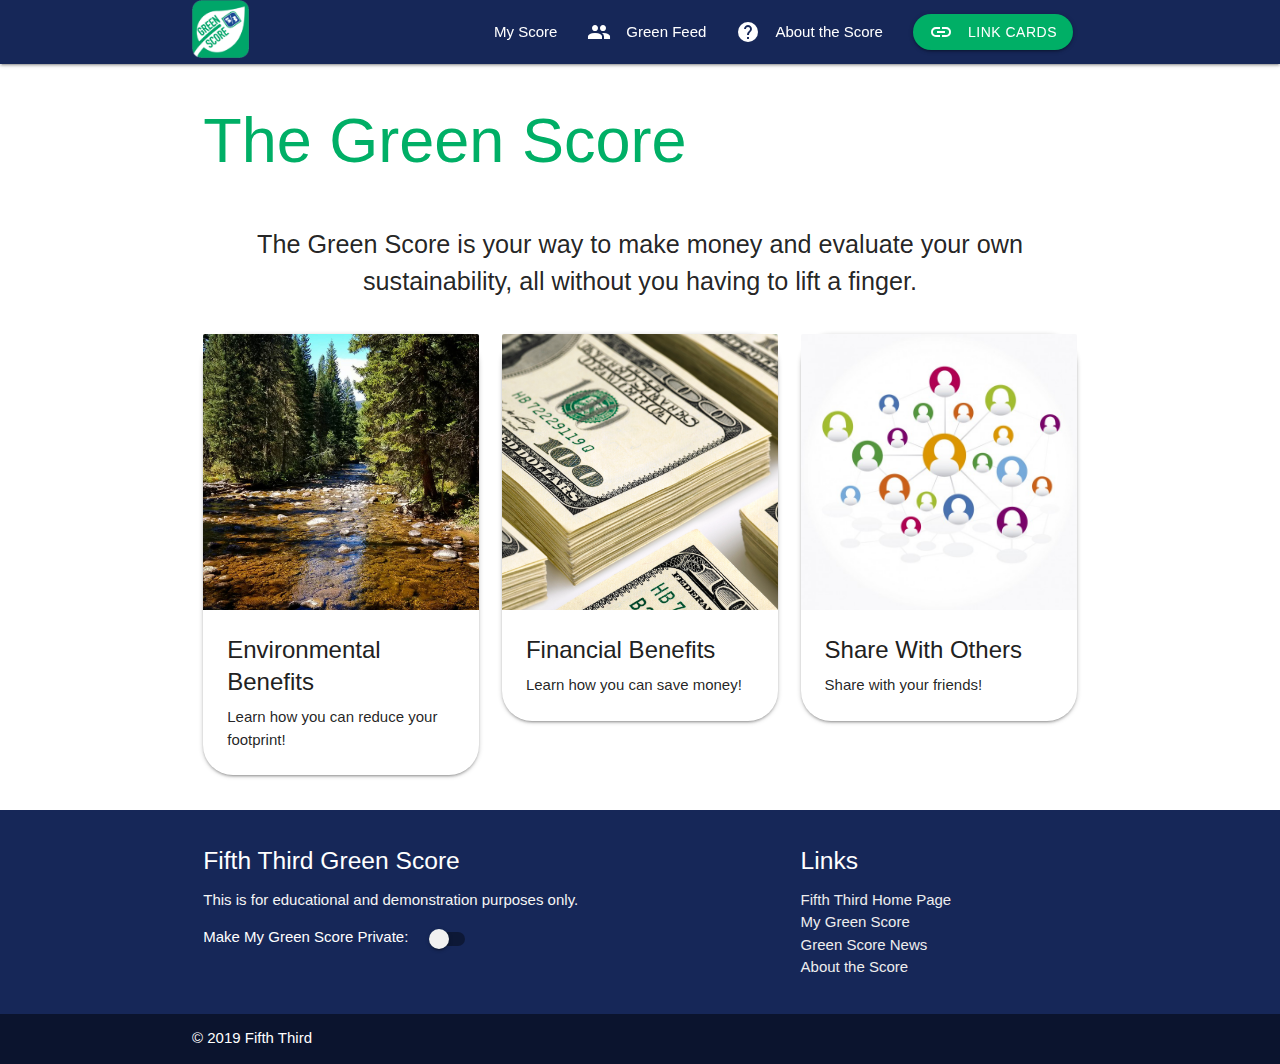
==== about-the-score.html @ 21c9058f "Added sidenav and usability tweaks" ====
<!DOCTYPE html>
<html lang="en">

<head>
    <meta charset="UTF-8">
    <meta name="viewport" content="width=device-width, initial-scale=1.0">
    <meta http-equiv="X-UA-Compatible" content="ie=edge">
    <link rel="icon" href="assets/Fifth-Third.png" type="image/png" sizes="400x400">
    <title>Green Score | Fifth Third</title>

    <!-- Files in Project -->
    <link type="text/css" rel="stylesheet" href="Content/materialize.min.css" media="screen,projection" />
    <link type="text/css" rel="stylesheet" href="Content/site.css" />
    <script src="Scripts/jquery-1.12.4.min.js"></script>
    <script src="Scripts/site.js"></script>

    <!-- Files imported from CDN -->
    <link href="https://fonts.googleapis.com/icon?family=Material+Icons" rel="stylesheet">
</head>

<body>
    <!-- Begin Navigation Content -->
    <nav class="nav-fixed ft-lapis sticky">
        <div class="nav-wrapper v-align-wrapper container z-depth-0">
            <a href="index.html" class="brand-logo">
                <a href="#" data-target="mobile-demo" class="sidenav-trigger">
                    <i class="material-icons">menu</i>
                </a>
                <a href="green-score-page.html">
                    <img class="brand-logo" src="assets/GreenScoreLogo.png" alt="Green Score Logo" style="height: 90%;">
                </a>
            </a>
            <ul id="nav-mobile" class="right hide-on-med-and-down">
                <li>
                    <a href="green-score-page.html">
                        <i class="material-icons left">bar_chart</i>My Score
                    </a>
                </li>
                <li>
                    <a href="green-score-news.html">
                        <i class="material-icons left">people</i>Green Feed
                    </a>
                </li>
                <li>
                    <a href="about-the-score.html">
                        <i class="material-icons left">help</i>About the Score
                    </a>
                </li>
                <li>
                    <a class="ft-green btn waves-effect waves-light modal-trigger" href="#connect-card">
                        <i class="material-icons left">link</i>Link Cards
                    </a>
                </li>
            </ul>
        </div>
    </nav>
    <!-- Mobile-Friendly Navigation -->
    <ul class="sidenav ft-lapis" id="mobile-demo">
            <li class="right" style="z-index: 100; text-align: right;">
                <a class="sidenav-close" href="#" style="padding: 0; margin: 0;">
                    <i class="material-icons white-text" style="padding: 0; margin: 0;">close</i>
                </a>
            </li>
            <li>
                <div class="user-view" style="width: 80%">
                    <a href="#">
                        <img src="assets/GreenScoreLogo.png" alt="Green Score Logo" style="height: 6em;">
                    </a>
                    <a href="#name">
                        <span class="white-text name">Fifth Third Bank</span>
                    </a>
                    <a href="#">
                        <span class="white-text email">The Green Score</span>
                    </a>
                </div>
            </li>
            <li>
                <a class="white-text" href="green-score-page.html">
                    <i class="white-text material-icons left">bar_chart</i>My Score
                </a>
                <a class="white-text" href="green-score-news.html">
                    <i class="white-text material-icons left">people</i>Green Feed
                </a>
                <a class="white-text" href="about-the-score.html">
                    <i class="white-text material-icons left">help</i>About the Score
                </a>
                <a class="ft-green btn waves-effect waves-light modal-trigger sidenav-close" href="#connect-card">
                    <i class="material-icons white-text left">link</i>Link Cards
                </a>
            </li>
            </div>
        </ul>
        <!-- End Navigation Content -->


    <div class="container">
        <div class="row">
            <div class="col s12">
                <h1 class="ft-green-text">The Green Score</h1>
            </div>

            <div class="col s12 center-align">
                <p class="flow-text">
                    The Green Score is your way to make money and evaluate your own sustainability,
                    all without you having to lift a finger.
                </p>
            </div>

            <!-- BEGIN CARDS SECTION -->
            <div class="col l4 m6 s12">
                <div class="card hoverable">
                    <div class="card-image waves-effect waves-block waves-light">
                        <img class="activator" src="assets/nature.jpg">
                    </div>
                    <div class="card-content">
                        <span class="card-title activator grey-text text-darken-4">
                            Environmental Benefits
                        </span>
                        <p class="activator pointer">
                            Learn how you can reduce your footprint!
                        </p>
                    </div>
                    <div class="card-reveal">
                        <span class="card-title grey-text text-darken-4">
                            Environmental Benefits<i class="material-icons right">close</i>
                        </span>
                        <p>
                            By allowing Fifth Third to access your purchase data, machine learning models
                            and artificial intelligence analyze your spending habits and make suggestions
                            on how to make more sustainable choices.
                        </p>
                    </div>
                </div>
            </div>
            <div class="col l4 m6 s12">
                <div class="card hoverable">
                    <div class="card-image waves-effect waves-block waves-light">
                        <img class="activator" src="assets/money.jpg">
                    </div>
                    <div class="card-content">
                        <span class="card-title activator grey-text text-darken-4">
                            Financial Benefits
                        </span>
                        <p class="activator pointer">
                            Learn how you can save money!
                        </p>
                    </div>
                    <div class="card-reveal">
                        <span class="card-title grey-text text-darken-4">
                            Financial Benefits<i class="material-icons right">close</i>
                        </span>
                        <p>
                            By Fifth Third's machine learning and artifical intelligence models securely
                            and privately analyzing your purchase data, Fifth Third is able to offer you
                            exclusive discounts and suggestions on products that allow you to save money
                            while also being more sustainable!
                        </p>
                    </div>
                </div>
            </div>
            <div class="col l4 m6 s12 offset-m3">
                <div class="card hoverable">
                    <div class="card-image waves-effect waves-block waves-light">
                        <img class="activator" src="assets/social.jpg">
                    </div>
                    <div class="card-content">
                        <span class="card-title activator grey-text text-darken-4">
                            Share With Others
                        </span>
                        <p class="activator pointer">
                            Share with your friends!
                        </p>
                    </div>
                    <div class="card-reveal">
                        <span class="card-title grey-text text-darken-4">
                            Share With Others<i class="material-icons right">close</i>
                        </span>
                        <p>
                            Share your green score with other people in your social network and
                            create challenges amongst your friends to see who can make the most
                            sustainable purchase decisions!
                        </p>
                    </div>
                </div>
            </div>
            <!-- END CARDS SECTION -->
        </div>

    </div>


     <!-- Begin Footer -->
     <footer class="page-footer ft-lapis">
            <div class="container">
                <div class="row">
                    <div class="col l6 s12">
                        <h5 class="white-text">Fifth Third Green Score</h5>
                        <p class="grey-text text-lighten-4">
                            This is for educational and demonstration purposes only.
                        </p>
                        <div class="switch">
                            Make My Green Score Private: 
                            <label>
                                <input type="checkbox">
                                <span class="lever"></span>
                            </label>
                        </div>
                    </div>
                    <div class="col l4 offset-l2 s12">
                        <h5 class="white-text">Links</h5>
                        <ul>
                            <li>
                                <a class="grey-text text-lighten-3" href="https://www.53.com">Fifth Third Home Page</a>
                            </li>
                            <li>
                                <a class="grey-text text-lighten-3" href="green-score-page.html">My Green Score</a>
                            </li>
                            <li>
                                <a class="grey-text text-lighten-3" href="green-score-page.html">Green Score News</a>
                            </li>
                            <li>
                                <a class="grey-text text-lighten-3" href=about-the-score.html>About the Score</a>
                            </li>
                        </ul>
                    </div>
                </div>
            </div>
            <div class="footer-copyright ft-lapis-darker">
                <div class="container">
                    © 2019 Fifth Third
                </div>
            </div>
        </footer>
        <!-- End Footer -->

    <!-- START MODALS -->
    <div id="connect-card" class="modal ft-lapis bottom-sheet">
        <div class="modal-content center-align">
            <h4 class="white-text">Connect Other Cards</h4>
            <p class="white-text">
                To gain a better picture of your overall sustainability, connect all of your credit/debit cards
                to the Green Score so you can save even more green for being green!
            </p>
            <div class="center-align valign-center">
                <img class="img-responsive" src="assets/plaid.png" alt="Plaid Logo" style="height: 6em;">
            </div>
            <p>
                To securely connect your other cars, we use state of the art technology from Plaid to ensure
                your data is secure.
            </p>
        </div>
    </div>
    <!-- END MODALS -->

    <!-- JavaScript at end of body for optimized loading -->
    <script type="text/javascript" src="Scripts/materialize.min.js"></script>
</body>

</html>
---- Content/site.css ----
body {
    position: relative;
}

.card, .card-action, .btn, #googleMap, li, .collapsible, .collapsible-header {
    border-radius: 2em !important;
}

.collapsible-body {
    border: none;
}

.flex-right {
    flex: 1 1 0%;
    text-align: right !important;
}

.sidenav {
    border-radius: 0 9em 0 0;
    overflow: visible;
}

.sticky {
    position: sticky;
    top: 0;
    z-index: 10;
}

.ft-green {
    background-color: #00af66 !important;
    color: #ffffff !important;
}

.ft-green-text {
    color: #00af66 !important;
    font-weight: 300;
}

.greyer-text {
    color: #0b142e;
    font-weight: lighter;
}

.light-text {
    font-weight: lighter;
}

.note-text {
    font-size: 12px;;
    color: #6f6f6f;
}

.ft-lapis {
    background-color: #162758 !important;
    color: #fff !important;
}

.ft-lapis-darker {
    background-color: #0b142e !important;
    color: #fff !important;
}

blockquote {
    border-left: 5px solid #00af66;
}

.tabs .tab a {
    color: #00af66;
    /*Custom Text Color*/
    font-weight: bold;
}

.tabs .tab a:hover,
.tabs .tab a.active {
    color: #000000;
    /*Custom Color On Hover*/
}

.tabs .tab a:focus.active {
    color: #00af66;
    /*Custom Text Color While Active*/
    background-color: rgba(64, 166, 38, 0.25);
    /*Custom Background Color While Active*/
}

.tabs .indicator {
    background-color: #00af66;
    /*Custom Color Of Indicator*/
}

.pointer {
    cursor: pointer;
}

.font-9 {
    font-size: 9pt;
}

.bold {
    font-weight: bold;
}

.img {
    height: 2em;
    width: auto;
    margin-right: 0.5em;
}

.social {
    height: 3em;
    width: auto;
    margin: 1em;
}

.in-line {
    display: inline;
}

.text-depth {
    text-shadow: 0px 2px 5px #000000
}

.switch label input[type=checkbox]:checked+.lever {
    background-color: #70b498 ;
}
  
.switch label input[type=checkbox]:checked+.lever:after {
    background-color: #00af66 ;
}
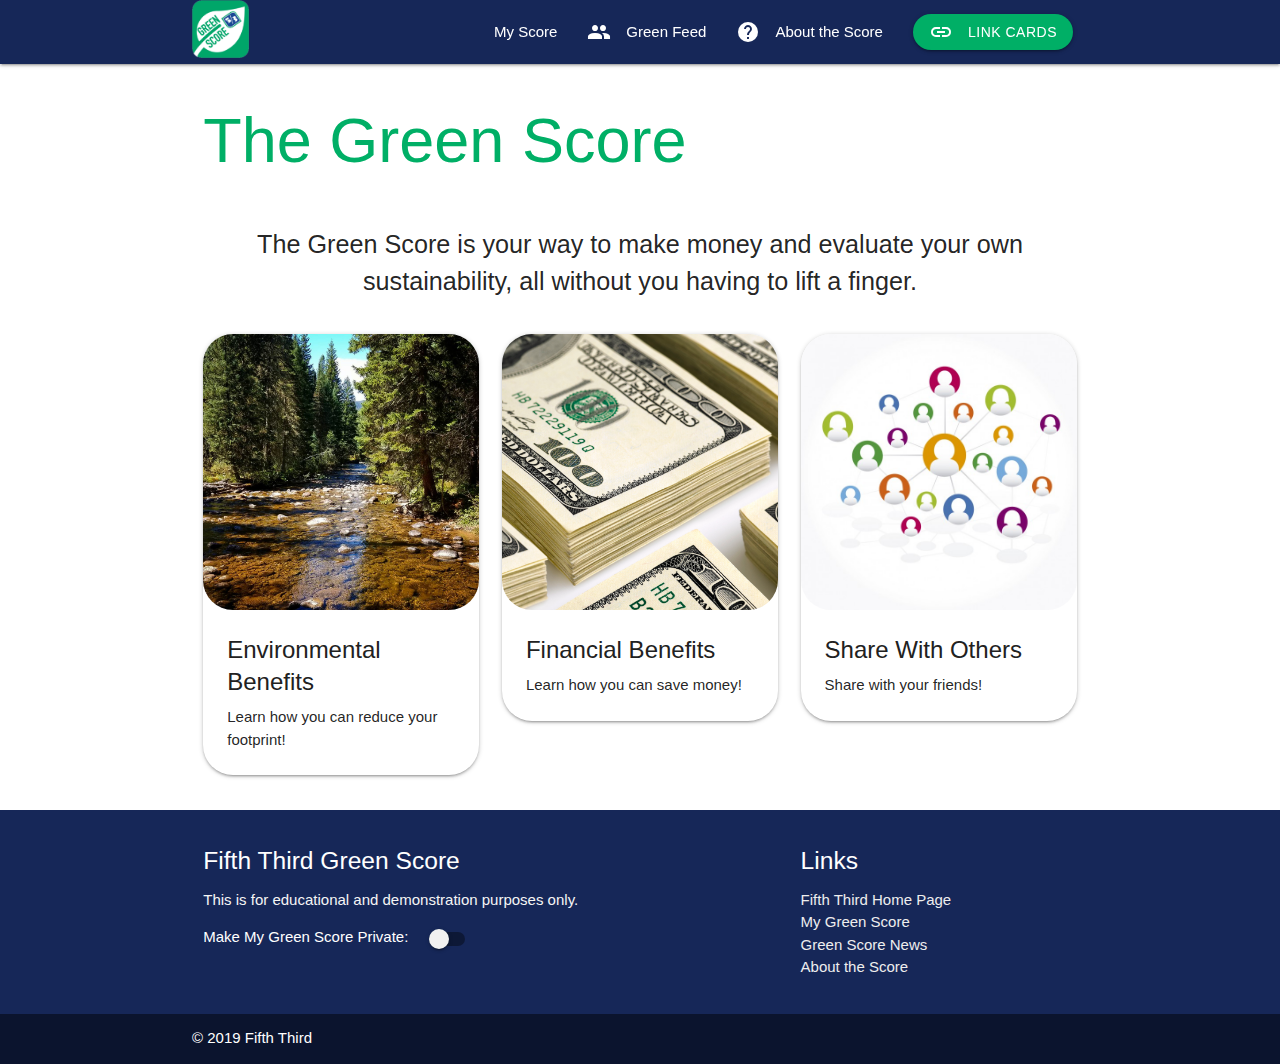
==== commit 519f01a3: "Added cards to green feed" ====
--- a/about-the-score.html
+++ b/about-the-score.html
@@ -26,13 +26,13 @@
                 <a href="#" data-target="mobile-demo" class="sidenav-trigger">
                     <i class="material-icons">menu</i>
                 </a>
-                <a href="green-score-page.html">
+                <a href="index.html">
                     <img class="brand-logo" src="assets/GreenScoreLogo.png" alt="Green Score Logo" style="height: 90%;">
                 </a>
             </a>
             <ul id="nav-mobile" class="right hide-on-med-and-down">
                 <li>
-                    <a href="green-score-page.html">
+                    <a href="index.html">
                         <i class="material-icons left">bar_chart</i>My Score
                     </a>
                 </li>
@@ -75,7 +75,7 @@
                 </div>
             </li>
             <li>
-                <a class="white-text" href="green-score-page.html">
+                <a class="white-text" href="index.html">
                     <i class="white-text material-icons left">bar_chart</i>My Score
                 </a>
                 <a class="white-text" href="green-score-news.html">
@@ -213,7 +213,7 @@
                                 <a class="grey-text text-lighten-3" href="https://www.53.com">Fifth Third Home Page</a>
                             </li>
                             <li>
-                                <a class="grey-text text-lighten-3" href="green-score-page.html">My Green Score</a>
+                                <a class="grey-text text-lighten-3" href="index.html">My Green Score</a>
                             </li>
                             <li>
                                 <a class="grey-text text-lighten-3" href="green-score-page.html">Green Score News</a>
--- a/Content/site.css
+++ b/Content/site.css
@@ -2,8 +2,16 @@
     position: relative;
 }
 
-.card, .card-action, .btn, #googleMap, li, .collapsible, .collapsible-header {
+.card, .card-image, .card-action, .btn, #googleMap, li, .collapsible, .collapsible-header {
     border-radius: 2em !important;
+}
+
+.bisect {
+    margin-top: 0.3em;
+}
+
+.more-margin {
+    margin-bottom: 2em;
 }
 
 .collapsible-body {
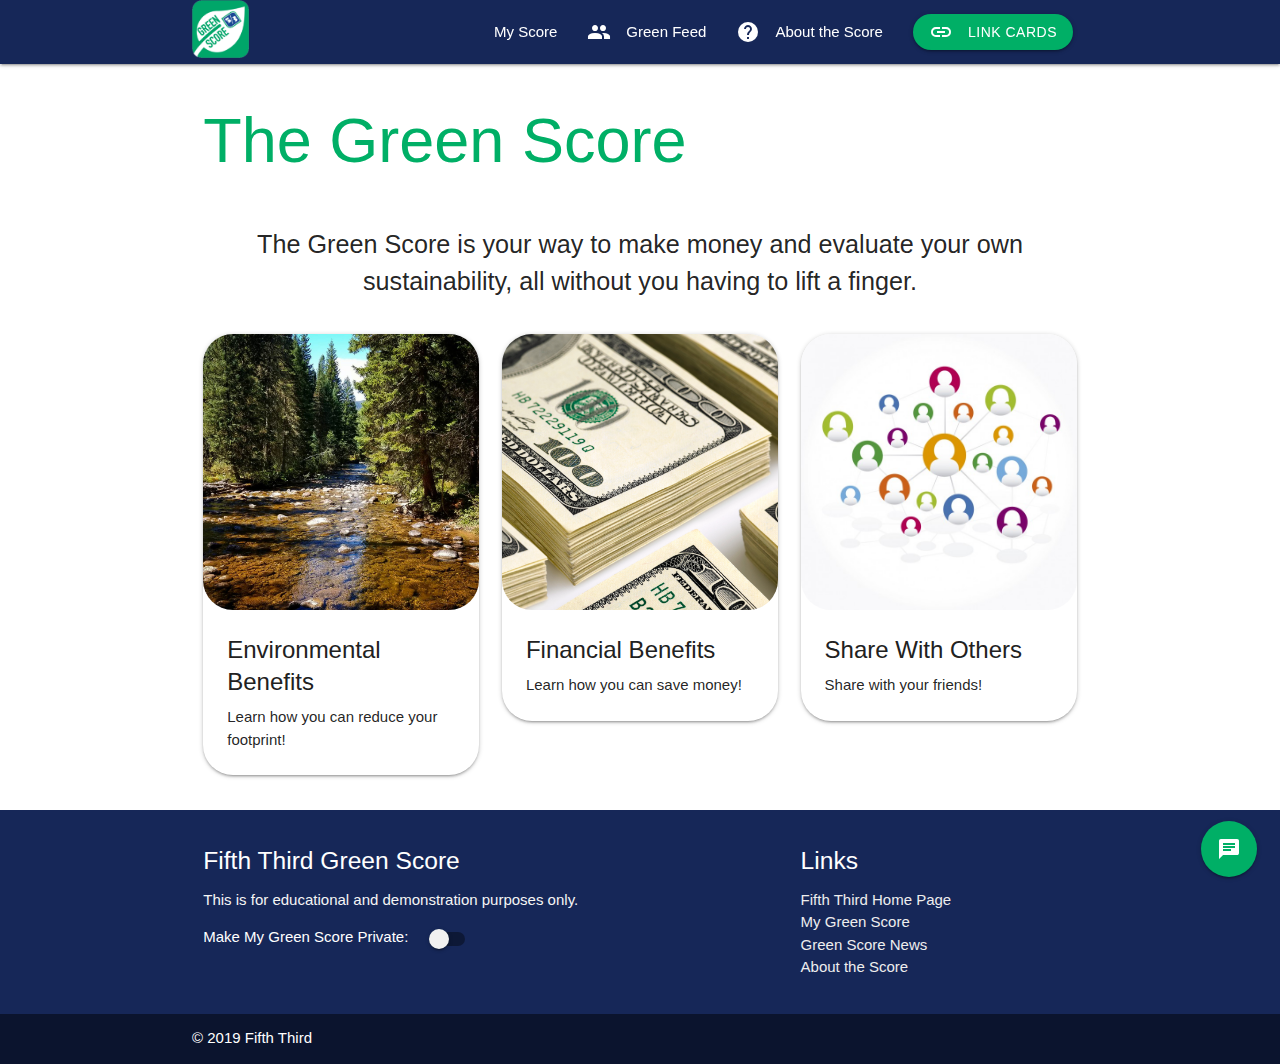
==== commit 4b49ac0b: "Added chat feature" ====
--- a/about-the-score.html
+++ b/about-the-score.html
@@ -56,41 +56,41 @@
     </nav>
     <!-- Mobile-Friendly Navigation -->
     <ul class="sidenav ft-lapis" id="mobile-demo">
-            <li class="right" style="z-index: 100; text-align: right;">
-                <a class="sidenav-close" href="#" style="padding: 0; margin: 0;">
-                    <i class="material-icons white-text" style="padding: 0; margin: 0;">close</i>
-                </a>
-            </li>
-            <li>
-                <div class="user-view" style="width: 80%">
-                    <a href="#">
-                        <img src="assets/GreenScoreLogo.png" alt="Green Score Logo" style="height: 6em;">
-                    </a>
-                    <a href="#name">
-                        <span class="white-text name">Fifth Third Bank</span>
-                    </a>
-                    <a href="#">
-                        <span class="white-text email">The Green Score</span>
-                    </a>
-                </div>
-            </li>
-            <li>
-                <a class="white-text" href="index.html">
-                    <i class="white-text material-icons left">bar_chart</i>My Score
-                </a>
-                <a class="white-text" href="green-score-news.html">
-                    <i class="white-text material-icons left">people</i>Green Feed
-                </a>
-                <a class="white-text" href="about-the-score.html">
-                    <i class="white-text material-icons left">help</i>About the Score
-                </a>
-                <a class="ft-green btn waves-effect waves-light modal-trigger sidenav-close" href="#connect-card">
-                    <i class="material-icons white-text left">link</i>Link Cards
-                </a>
-            </li>
-            </div>
-        </ul>
-        <!-- End Navigation Content -->
+        <li class="right" style="z-index: 100; text-align: right;">
+            <a class="sidenav-close" href="#" style="padding: 0; margin: 0;">
+                <i class="material-icons white-text" style="padding: 0; margin: 0;">close</i>
+            </a>
+        </li>
+        <li>
+            <div class="user-view" style="width: 80%">
+                <a href="#">
+                    <img src="assets/GreenScoreLogo.png" alt="Green Score Logo" style="height: 6em;">
+                </a>
+                <a href="#name">
+                    <span class="white-text name">Fifth Third Bank</span>
+                </a>
+                <a href="#">
+                    <span class="white-text email">The Green Score</span>
+                </a>
+            </div>
+        </li>
+        <li>
+            <a class="white-text" href="index.html">
+                <i class="white-text material-icons left">bar_chart</i>My Score
+            </a>
+            <a class="white-text" href="green-score-news.html">
+                <i class="white-text material-icons left">people</i>Green Feed
+            </a>
+            <a class="white-text" href="about-the-score.html">
+                <i class="white-text material-icons left">help</i>About the Score
+            </a>
+            <a class="ft-green btn waves-effect waves-light modal-trigger sidenav-close" href="#connect-card">
+                <i class="material-icons white-text left">link</i>Link Cards
+            </a>
+        </li>
+        </div>
+    </ul>
+    <!-- End Navigation Content -->
 
 
     <div class="container">
@@ -189,49 +189,88 @@
     </div>
 
 
-     <!-- Begin Footer -->
-     <footer class="page-footer ft-lapis">
+    <!-- Begin Footer -->
+    <footer class="page-footer ft-lapis">
+        <div class="container">
+            <div class="row">
+                <div class="col l6 s12">
+                    <h5 class="white-text">Fifth Third Green Score</h5>
+                    <p class="grey-text text-lighten-4">
+                        This is for educational and demonstration purposes only.
+                    </p>
+                    <div class="switch">
+                        Make My Green Score Private:
+                        <label>
+                            <input type="checkbox">
+                            <span class="lever"></span>
+                        </label>
+                    </div>
+                </div>
+                <div class="col l4 offset-l2 s12">
+                    <h5 class="white-text">Links</h5>
+                    <ul>
+                        <li>
+                            <a class="grey-text text-lighten-3" href="https://www.53.com">Fifth Third Home Page</a>
+                        </li>
+                        <li>
+                            <a class="grey-text text-lighten-3" href="index.html">My Green Score</a>
+                        </li>
+                        <li>
+                            <a class="grey-text text-lighten-3" href="green-score-page.html">Green Score News</a>
+                        </li>
+                        <li>
+                            <a class="grey-text text-lighten-3" href=about-the-score.html>About the Score</a>
+                        </li>
+                    </ul>
+                </div>
+            </div>
+        </div>
+        <div class="footer-copyright ft-lapis-darker">
             <div class="container">
-                <div class="row">
-                    <div class="col l6 s12">
-                        <h5 class="white-text">Fifth Third Green Score</h5>
-                        <p class="grey-text text-lighten-4">
-                            This is for educational and demonstration purposes only.
-                        </p>
-                        <div class="switch">
-                            Make My Green Score Private: 
-                            <label>
-                                <input type="checkbox">
-                                <span class="lever"></span>
-                            </label>
+                © 2019 Fifth Third
+            </div>
+        </div>
+    </footer>
+    <!-- End Footer -->
+
+    <!-- Begin FAB and Chat Modal -->
+    <div class="fixed-action-btn">
+        <a href="#chat-modal" class="modal-trigger btn-floating btn-large ft-green waves-effect waves-light tooltipped"
+            data-position="top"
+            data-tooltip="Chat with a Fifth Third Representative on other ways to improve your Green Score">
+            <i class="large material-icons">chat</i>
+        </a>
+    </div>
+    <div id="chat-modal" class="modal bottom-sheet ft-lapis">
+        <div class="container">
+            <div class="modal-content">
+                <h5 class="white-text">Chat with a Fifth Third Representative</h5>
+                <div class="note-text">
+                    Sam Wright (Fifth Third Sustainability Expert)
+                </div>
+                <div class="valign-wrapper">
+                    <img class="img img-responsive circle left" src="https://randomuser.me/api/portraits/men/60.jpg"
+                        alt="avatar">
+                    <div class="card" style="width: 50%; float: left; display: inline; margin: 0.5em;">
+                        <div class="card-content chat-box">
+                            <p class="black-text">Hello There! How can I help you today?</p>
                         </div>
                     </div>
-                    <div class="col l4 offset-l2 s12">
-                        <h5 class="white-text">Links</h5>
-                        <ul>
-                            <li>
-                                <a class="grey-text text-lighten-3" href="https://www.53.com">Fifth Third Home Page</a>
-                            </li>
-                            <li>
-                                <a class="grey-text text-lighten-3" href="index.html">My Green Score</a>
-                            </li>
-                            <li>
-                                <a class="grey-text text-lighten-3" href="green-score-page.html">Green Score News</a>
-                            </li>
-                            <li>
-                                <a class="grey-text text-lighten-3" href=about-the-score.html>About the Score</a>
-                            </li>
-                        </ul>
-                    </div>
-                </div>
-            </div>
-            <div class="footer-copyright ft-lapis-darker">
-                <div class="container">
-                    © 2019 Fifth Third
-                </div>
-            </div>
-        </footer>
-        <!-- End Footer -->
+                </div>
+                <div class="valign-wrapper" style="display: flex;">
+                    <div class="card" style="display: inline; margin: 0.5em; flex: 1;">
+                        <div class="card-content chat-box">
+                            <input class="remove right" placeholder="Your message..." type="text" name="" id="">
+                        </div>
+                    </div>
+                    <div style="text-align: right; display: inline; margin: 0.5em;">
+                        <i class="material-icons">send</i>
+                    </div>
+                </div>
+            </div>
+        </div>
+    </div>
+    <!-- End FAB and Chat Modal -->
 
     <!-- START MODALS -->
     <div id="connect-card" class="modal ft-lapis bottom-sheet">
--- a/Content/site.css
+++ b/Content/site.css
@@ -1,5 +1,11 @@
 body {
     position: relative;
+}
+
+.remove {
+    all: unset !important;
+    color: black !important;
+    width: 100% !important;
 }
 
 .card, .card-image, .card-action, .btn, #googleMap, li, .collapsible, .collapsible-header {
@@ -8,6 +14,10 @@
 
 .bisect {
     margin-top: 0.3em;
+}
+
+.chat-box {
+    padding: 0.75em !important;
 }
 
 .more-margin {
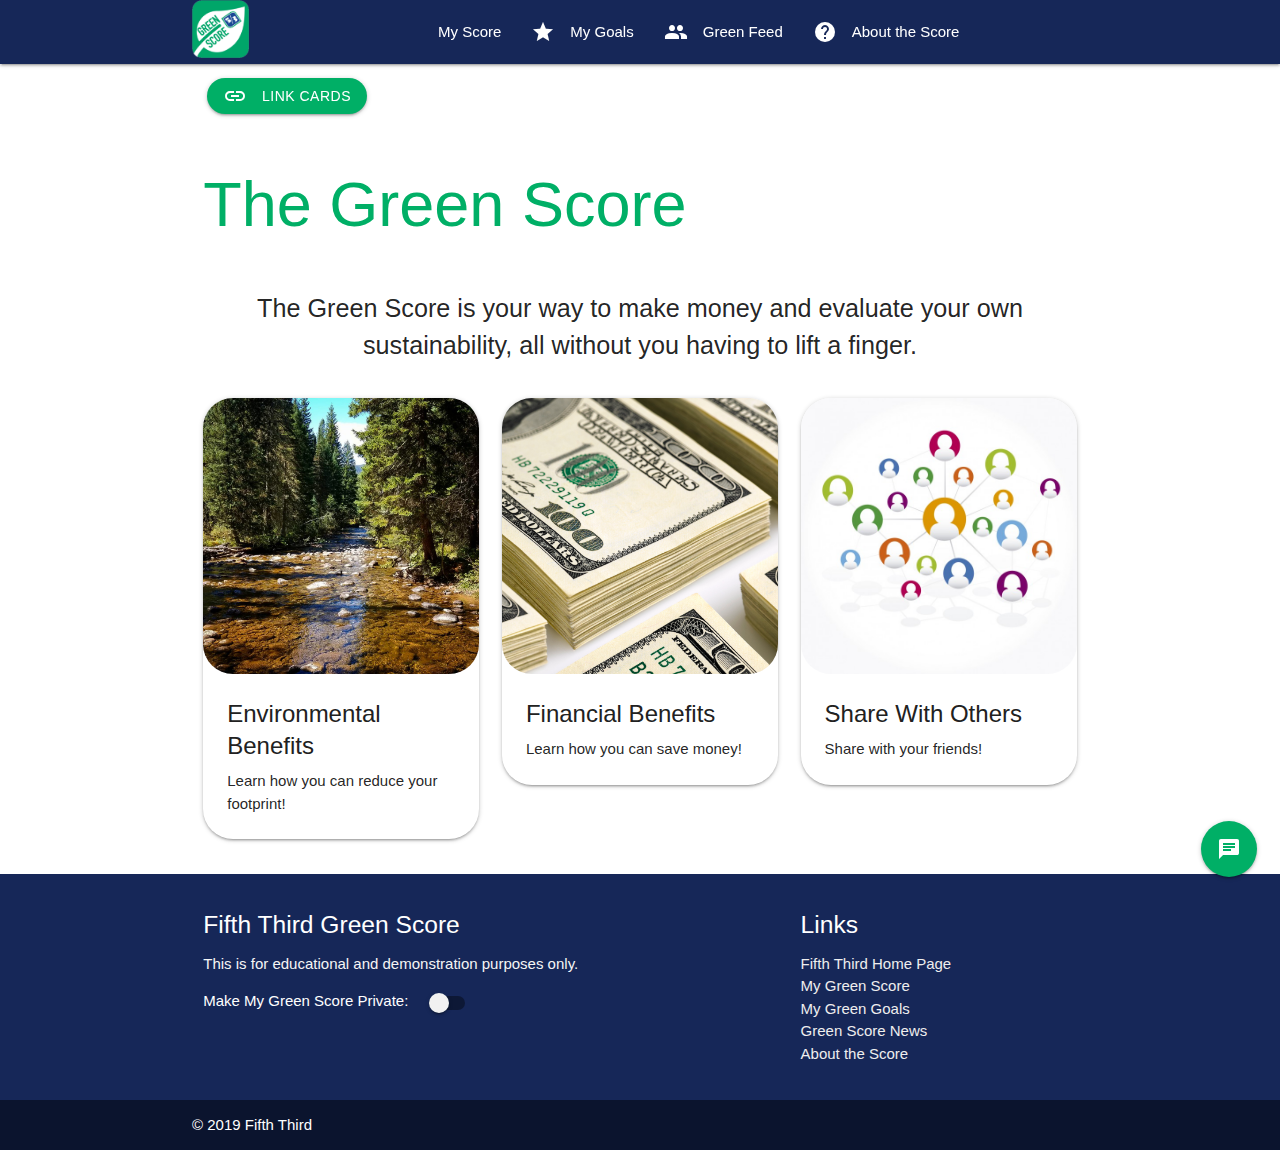
==== commit 913b6472: "Added new page" ====
--- a/about-the-score.html
+++ b/about-the-score.html
@@ -19,79 +19,86 @@
 </head>
 
 <body>
-    <!-- Begin Navigation Content -->
-    <nav class="nav-fixed ft-lapis sticky">
-        <div class="nav-wrapper v-align-wrapper container z-depth-0">
-            <a href="index.html" class="brand-logo">
-                <a href="#" data-target="mobile-demo" class="sidenav-trigger">
-                    <i class="material-icons">menu</i>
-                </a>
+   <!-- Begin Navigation Content -->
+   <nav class="nav-fixed ft-lapis sticky">
+    <div class="nav-wrapper v-align-wrapper container z-depth-0">
+        <a href="index.html" class="brand-logo">
+            <a href="#" data-target="mobile-demo" class="sidenav-trigger">
+                <i class="material-icons">menu</i>
+            </a>
+            <a href="index.html">
+                <img class="brand-logo" src="assets/GreenScoreLogo.png" alt="Green Score Logo" style="height: 90%;">
+            </a>
+        </a>
+        <ul id="nav-mobile" class="right hide-on-med-and-down">
+            <li>
                 <a href="index.html">
-                    <img class="brand-logo" src="assets/GreenScoreLogo.png" alt="Green Score Logo" style="height: 90%;">
-                </a>
-            </a>
-            <ul id="nav-mobile" class="right hide-on-med-and-down">
-                <li>
-                    <a href="index.html">
-                        <i class="material-icons left">bar_chart</i>My Score
-                    </a>
-                </li>
-                <li>
-                    <a href="green-score-news.html">
-                        <i class="material-icons left">people</i>Green Feed
-                    </a>
-                </li>
-                <li>
-                    <a href="about-the-score.html">
-                        <i class="material-icons left">help</i>About the Score
-                    </a>
-                </li>
-                <li>
-                    <a class="ft-green btn waves-effect waves-light modal-trigger" href="#connect-card">
-                        <i class="material-icons left">link</i>Link Cards
-                    </a>
-                </li>
-            </ul>
-        </div>
-    </nav>
-    <!-- Mobile-Friendly Navigation -->
-    <ul class="sidenav ft-lapis" id="mobile-demo">
-        <li class="right" style="z-index: 100; text-align: right;">
-            <a class="sidenav-close" href="#" style="padding: 0; margin: 0;">
-                <i class="material-icons white-text" style="padding: 0; margin: 0;">close</i>
-            </a>
-        </li>
-        <li>
-            <div class="user-view" style="width: 80%">
-                <a href="#">
-                    <img src="assets/GreenScoreLogo.png" alt="Green Score Logo" style="height: 6em;">
-                </a>
-                <a href="#name">
-                    <span class="white-text name">Fifth Third Bank</span>
-                </a>
-                <a href="#">
-                    <span class="white-text email">The Green Score</span>
-                </a>
-            </div>
-        </li>
-        <li>
-            <a class="white-text" href="index.html">
-                <i class="white-text material-icons left">bar_chart</i>My Score
-            </a>
-            <a class="white-text" href="green-score-news.html">
-                <i class="white-text material-icons left">people</i>Green Feed
-            </a>
-            <a class="white-text" href="about-the-score.html">
-                <i class="white-text material-icons left">help</i>About the Score
-            </a>
-            <a class="ft-green btn waves-effect waves-light modal-trigger sidenav-close" href="#connect-card">
-                <i class="material-icons white-text left">link</i>Link Cards
-            </a>
-        </li>
-        </div>
-    </ul>
-    <!-- End Navigation Content -->
-
+                    <i class="material-icons left">bar_chart</i>My Score
+                </a>
+            </li>
+            <li>
+                <a href="green-score-goals.html">
+                    <i class="material-icons left">grade</i>My Goals
+                </a>
+            </li>
+            <li>
+                <a href="green-score-news.html">
+                    <i class="material-icons left">people</i>Green Feed
+                </a>
+            </li>
+            <li>
+                <a href="about-the-score.html">
+                    <i class="material-icons left">help</i>About the Score
+                </a>
+            </li>
+            <li>
+                <a class="ft-green btn waves-effect waves-light modal-trigger" href="#connect-card">
+                    <i class="material-icons left">link</i>Link Cards
+                </a>
+            </li>
+        </ul>
+    </div>
+</nav>
+<!-- Mobile-Friendly Navigation -->
+<ul class="sidenav ft-lapis" id="mobile-demo">
+    <li class="right" style="z-index: 100; text-align: right;">
+        <a class="sidenav-close" href="#" style="padding: 0; margin: 0;">
+            <i class="material-icons white-text" style="padding: 0; margin: 0;">close</i>
+        </a>
+    </li>
+    <li>
+        <div class="user-view" style="width: 80%">
+            <a href="#">
+                <img src="assets/GreenScoreLogo.png" alt="Green Score Logo" style="height: 6em;">
+            </a>
+            <a href="#name">
+                <span class="white-text name">Fifth Third Bank</span>
+            </a>
+            <a href="#">
+                <span class="white-text email">The Green Score</span>
+            </a>
+        </div>
+    </li>
+    <li>
+        <a class="white-text" href="index.html">
+            <i class="white-text material-icons left">bar_chart</i>My Score
+        </a>
+        <a class="white-text" href="green-score-goals.html">
+            <i class="white-text material-icons left">grade</i>My Goals
+        </a>
+        <a class="white-text" href="green-score-news.html">
+            <i class="white-text material-icons left">people</i>Green Feed
+        </a>
+        <a class="white-text" href="about-the-score.html">
+            <i class="white-text material-icons left">help</i>About the Score
+        </a>
+        <a class="ft-green btn waves-effect waves-light modal-trigger sidenav-close" href="#connect-card">
+            <i class="material-icons white-text left">link</i>Link Cards
+        </a>
+    </li>
+    </div>
+</ul>
+<!-- End Navigation Content -->
 
     <div class="container">
         <div class="row">
@@ -216,6 +223,9 @@
                             <a class="grey-text text-lighten-3" href="index.html">My Green Score</a>
                         </li>
                         <li>
+                            <a class="grey-text text-lighten-3" href="green-score-goals.html">My Green Goals</a>
+                        </li>
+                        <li>
                             <a class="grey-text text-lighten-3" href="green-score-page.html">Green Score News</a>
                         </li>
                         <li>
@@ -284,7 +294,7 @@
                 <img class="img-responsive" src="assets/plaid.png" alt="Plaid Logo" style="height: 6em;">
             </div>
             <p>
-                To securely connect your other cars, we use state of the art technology from Plaid to ensure
+                To securely connect your other cards, we use state of the art technology from Plaid to ensure
                 your data is secure.
             </p>
         </div>
--- a/Content/site.css
+++ b/Content/site.css
@@ -110,6 +110,22 @@
     cursor: pointer;
 }
 
+.progress-bar {
+    width: 265px; 
+    background-color: #ffffff; 
+    height: 4px; 
+    display: inline-flex; 
+    border-radius: 2px;
+}
+
+.progress-bar-fill {
+    background-color: #6f6f6f; 
+    height: 4px;
+    border-radius: 2px 0 0 2px;
+    width: 75px;
+    float: right;
+}
+
 .font-9 {
     font-size: 9pt;
 }
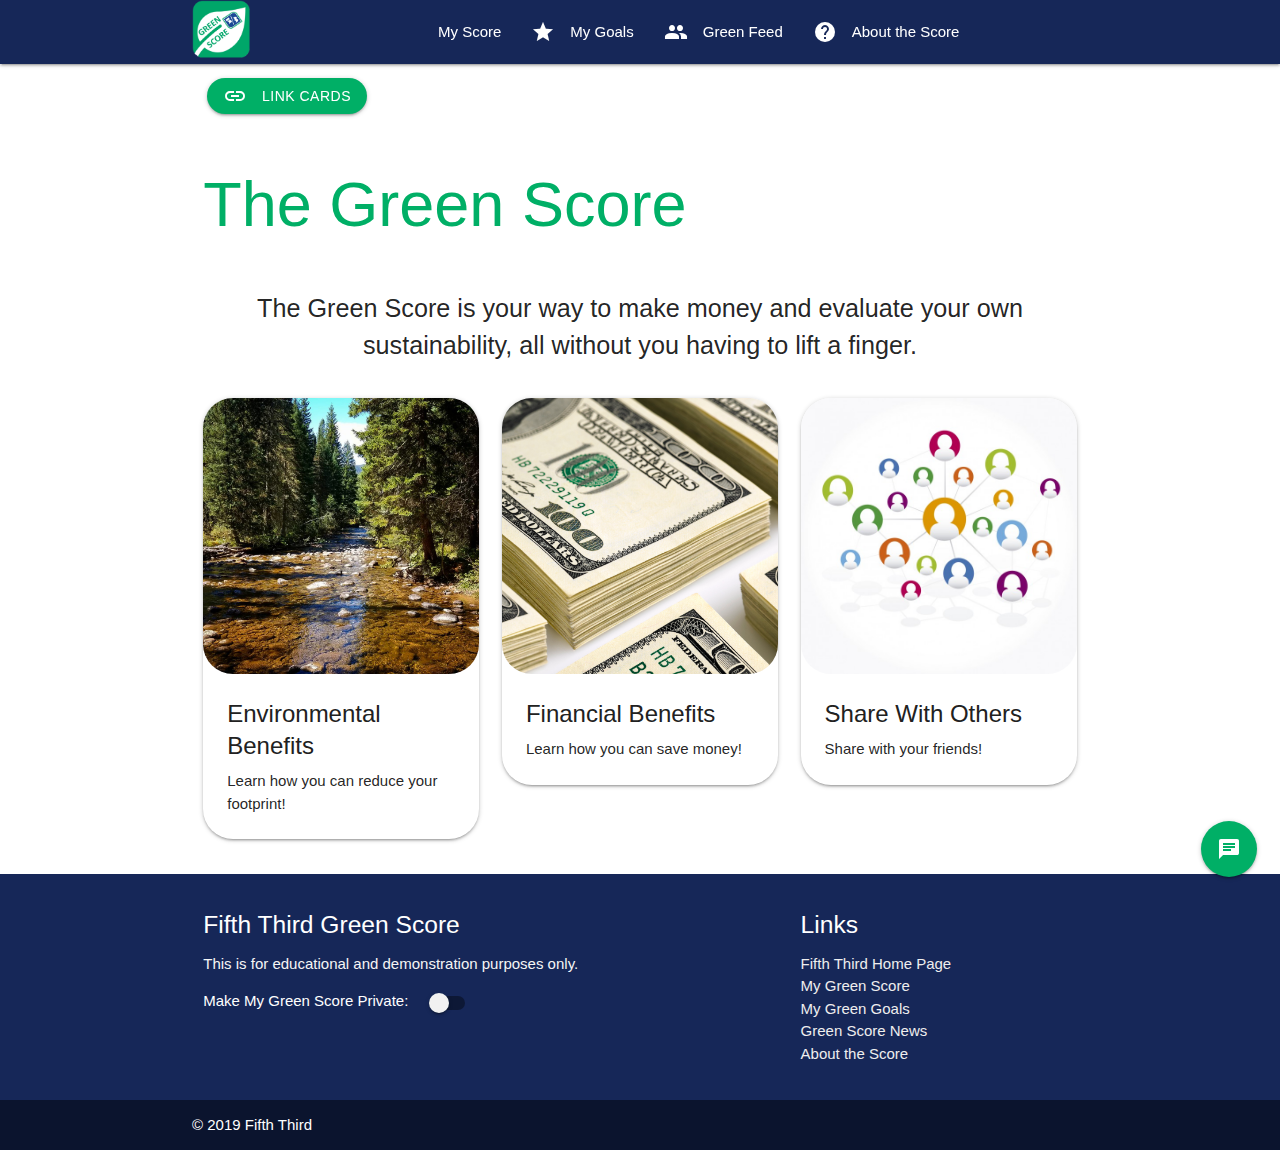
==== commit 0b12a95f: "Modal tweaks" ====
--- a/about-the-score.html
+++ b/about-the-score.html
@@ -96,7 +96,6 @@
             <i class="material-icons white-text left">link</i>Link Cards
         </a>
     </li>
-    </div>
 </ul>
 <!-- End Navigation Content -->
 
@@ -226,7 +225,7 @@
                             <a class="grey-text text-lighten-3" href="green-score-goals.html">My Green Goals</a>
                         </li>
                         <li>
-                            <a class="grey-text text-lighten-3" href="green-score-page.html">Green Score News</a>
+                            <a class="grey-text text-lighten-3" href="green-score-news.html">Green Score News</a>
                         </li>
                         <li>
                             <a class="grey-text text-lighten-3" href=about-the-score.html>About the Score</a>
@@ -245,42 +244,45 @@
 
     <!-- Begin FAB and Chat Modal -->
     <div class="fixed-action-btn">
-        <a href="#chat-modal" class="modal-trigger btn-floating btn-large ft-green waves-effect waves-light tooltipped"
-            data-position="top"
-            data-tooltip="Chat with a Fifth Third Representative on other ways to improve your Green Score">
-            <i class="large material-icons">chat</i>
-        </a>
-    </div>
-    <div id="chat-modal" class="modal bottom-sheet ft-lapis">
-        <div class="container">
-            <div class="modal-content">
-                <h5 class="white-text">Chat with a Fifth Third Representative</h5>
-                <div class="note-text">
-                    Sam Wright (Fifth Third Sustainability Expert)
-                </div>
-                <div class="valign-wrapper">
-                    <img class="img img-responsive circle left" src="https://randomuser.me/api/portraits/men/60.jpg"
-                        alt="avatar">
-                    <div class="card" style="width: 50%; float: left; display: inline; margin: 0.5em;">
-                        <div class="card-content chat-box">
-                            <p class="black-text">Hello There! How can I help you today?</p>
+            <a href="#chat-modal" class="modal-trigger btn-floating btn-large ft-green waves-effect waves-light tooltipped"
+                data-position="top"
+                data-tooltip="Chat with a Fifth Third Representative on other ways to improve your Green Score">
+                <i class="large material-icons">chat</i>
+            </a>
+        </div>
+        <div id="chat-modal" class="modal bottom-sheet ft-lapis">
+            <div class="container">
+                <div class="modal-content">
+                    <h5 class="white-text">Chat with a Fifth Third Representative</h5>
+                    <div class="note-text">
+                        Sam Wright (Fifth Third Sustainability Expert)
+                    </div>
+                    <div class="valign-wrapper">
+                        <img class="img img-responsive circle left" src="https://randomuser.me/api/portraits/men/60.jpg"
+                            alt="avatar">
+                        <div class="card" style="width: 50%; float: left; display: inline; margin: 0.5em;">
+                            <div class="card-content chat-box">
+                                <p class="black-text">
+                                    Hello There! Do you have any questions about your Green Score today or ways I can help advise you?
+                                </p>
+                            </div>
                         </div>
                     </div>
-                </div>
-                <div class="valign-wrapper" style="display: flex;">
-                    <div class="card" style="display: inline; margin: 0.5em; flex: 1;">
-                        <div class="card-content chat-box">
-                            <input class="remove right" placeholder="Your message..." type="text" name="" id="">
+                    <div class="valign-wrapper" style="display: flex;">
+                        <div class="card" style="display: inline; margin: 0.5em; flex: 1;">
+                            <div class="card-content chat-box">
+                                <input class="remove right" placeholder="Your message..." type="text" name="message"
+                                    id="message">
+                            </div>
                         </div>
-                    </div>
-                    <div style="text-align: right; display: inline; margin: 0.5em;">
-                        <i class="material-icons">send</i>
-                    </div>
-                </div>
-            </div>
-        </div>
-    </div>
-    <!-- End FAB and Chat Modal -->
+                        <div style="text-align: right; display: inline; margin: 0.5em;">
+                            <i class="material-icons">send</i>
+                        </div>
+                    </div>
+                </div>
+            </div>
+        </div>
+        <!-- End FAB and Chat Modal -->
 
     <!-- START MODALS -->
     <div id="connect-card" class="modal ft-lapis bottom-sheet">
--- a/Content/site.css
+++ b/Content/site.css
@@ -12,6 +12,10 @@
     border-radius: 2em !important;
 }
 
+#greenDrop {
+    border-radius: 1em !important;
+}
+
 .bisect {
     margin-top: 0.3em;
 }
@@ -49,6 +53,16 @@
     color: #ffffff !important;
 }
 
+.ft-green-only {
+    background-color: #00af66 !important;
+    color: #00af66 !important;
+}
+
+.ft-light-green {
+    background-color: #04ff96 !important;
+    color: #04ff96 !important;
+}
+
 .ft-green-text {
     color: #00af66 !important;
     font-weight: 300;
@@ -57,6 +71,11 @@
 .greyer-text {
     color: #0b142e;
     font-weight: lighter;
+}
+
+.greyer {
+    background-color: #0b142e !important;
+    color: #0b142e !important;
 }
 
 .light-text {
@@ -160,4 +179,23 @@
   
 .switch label input[type=checkbox]:checked+.lever:after {
     background-color: #00af66 ;
+}
+
+.no-margin-right {
+    margin-right: 0px !important;
+}
+
+.flex {
+    display: flex;
+    flex-direction: row;
+}
+
+.flex-col {
+    display: flex;
+    flex-direction: column;
+}
+
+.flex-in {
+    flex: auto;
+    margin: 0.25em;
 }